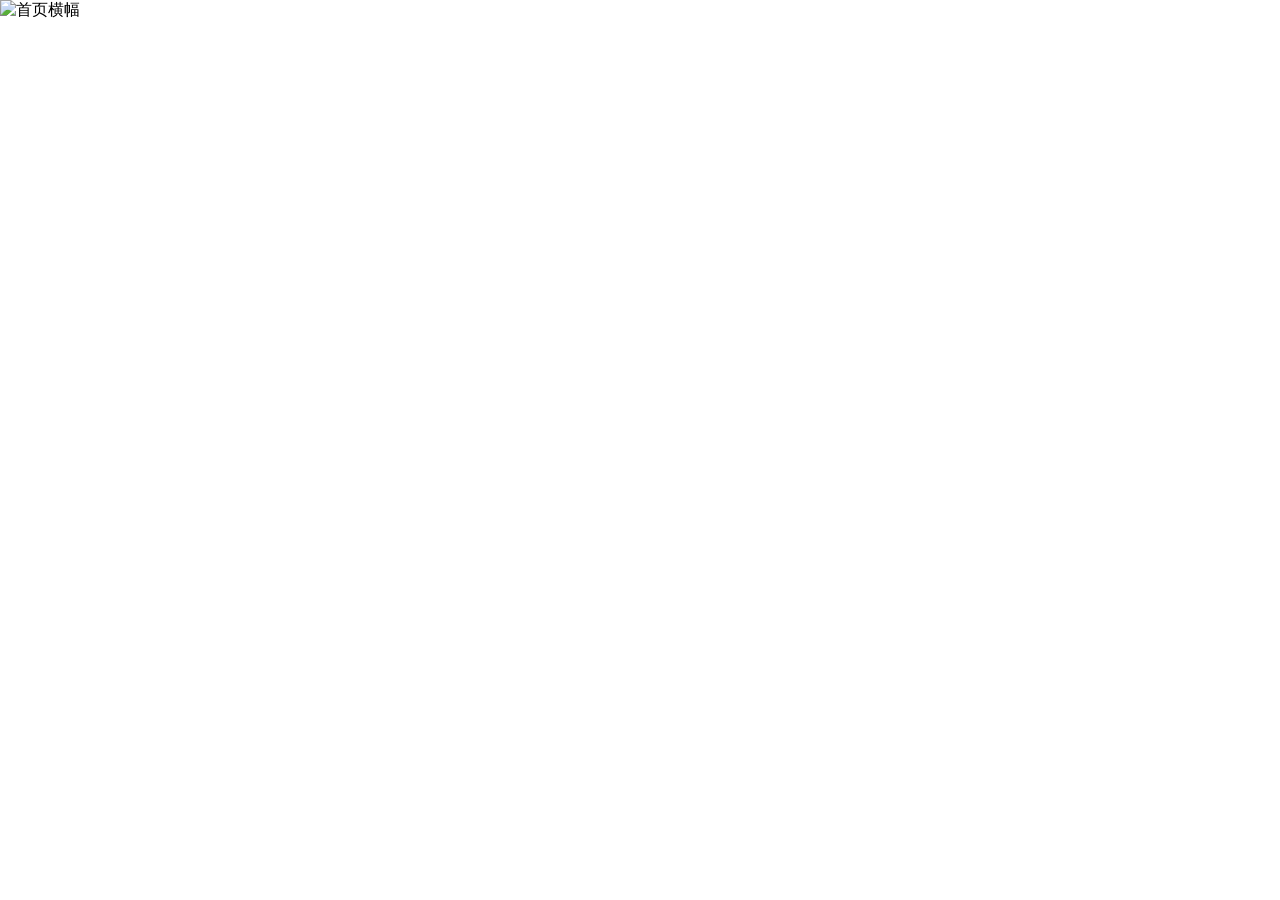
==== index.html @ 4709c0fa "Update index.html" ====
<!DOCTYPE html>
<html lang="zh-CN">
<head>
<meta charset="UTF-8">
<meta name="viewport" content="width=device-width, initial-scale=1.0">
<title>少年航空科普</title>
<link rel="stylesheet" href="assets/css/style.css">
</head>
<body>
<nav class="navbar" id="navbar-wrap"></nav>
<section class="banner">
  <img id="home-banner-image" src="" alt="首页横幅">
</section>
<div id="home-modules-wrap"></div>

<script src="assets/js/main.js"></script>
<script>
document.addEventListener('DOMContentLoaded', ()=>{
  loadJson("data/home.json", function(err, data){
    if(err){
      document.body.innerHTML += `<div style="color:red;padding:20px">${err.message}</div>`;
      return;
    }
    document.querySelector("#home-banner-image").src = data.banner.bg_image;
    const wrap = document.querySelector("#home-modules-wrap");
    let html = "";
    data.modules.forEach(item=>{
      html += `
      <div class="home-entry-item" onclick="location.href='${item.link}'">
        <div class="home-entry-title">${item.title}</div>
        <div class="home-entry-desc">${item.summary}</div>
      </div>`;
    })
    wrap.innerHTML = html;
  })
})
</script>
</body>
</html>
---- assets/css/style.css ----
*{
  margin:0;
  padding:0;
  box-sizing:border-box;
}
.banner{
  width:100%;
}
.banner img{
  width:100%;
  height:auto;
  display:block;
}
.back-home{
  display:inline-block;
  margin:20px 30px;
  padding:8px 16px;
  background:#4080dd;
  color:#fff;
  border-radius:8px;
  text-decoration:none;
}
.category-wrap{
  display:flex;
  gap:16px;
  padding:0 30px 20px;
  flex-wrap:wrap;
}
.category-item{
  padding:12px 20px;
  background:#f0f6ff;
  border-radius:12px;
  display:flex;
  align-items:center;
  gap:10px;
}
.category-item img{
  width:36px;
  height:36px;
}
.card-list{
  display:grid;
  grid-template-columns:repeat(auto-fill,minmax(280px,1fr));
  gap:24px;
  padding:0 30px 40px;
}
.item-card{
  border-radius:16px;
  overflow:hidden;
  box-shadow:0 3px 10px #00000015;
  cursor:pointer;
}
.item-card img{
  width:100%;
  aspect-ratio:16/9;
  object-fit:cover;
}
/* 卡片不再输出文字标题，info区域清空，图片自带文字 */
.item-info{
  padding:0;
}
.home-entry-wrap{
  display:grid;
  grid-template-columns:repeat(auto-fill,minmax(260px,1fr));
  gap:24px;
  padding:30px;
}
.home-entry-item{
  background:#fff;
  border-radius:16px;
  box-shadow:0 3px 10px #00000012;
  padding:24px;
  cursor:pointer;
}
.home-entry-title{
  font-size:1.4rem;
  font-weight:bold;
  margin-bottom:8px;
}
.home-entry-desc{
  color:#555;
}
.player-wrap{
  max-width:1000px;
  margin:0 auto;
  padding:20px;
}
video{
  width:100%;
  border-radius:12px;
}
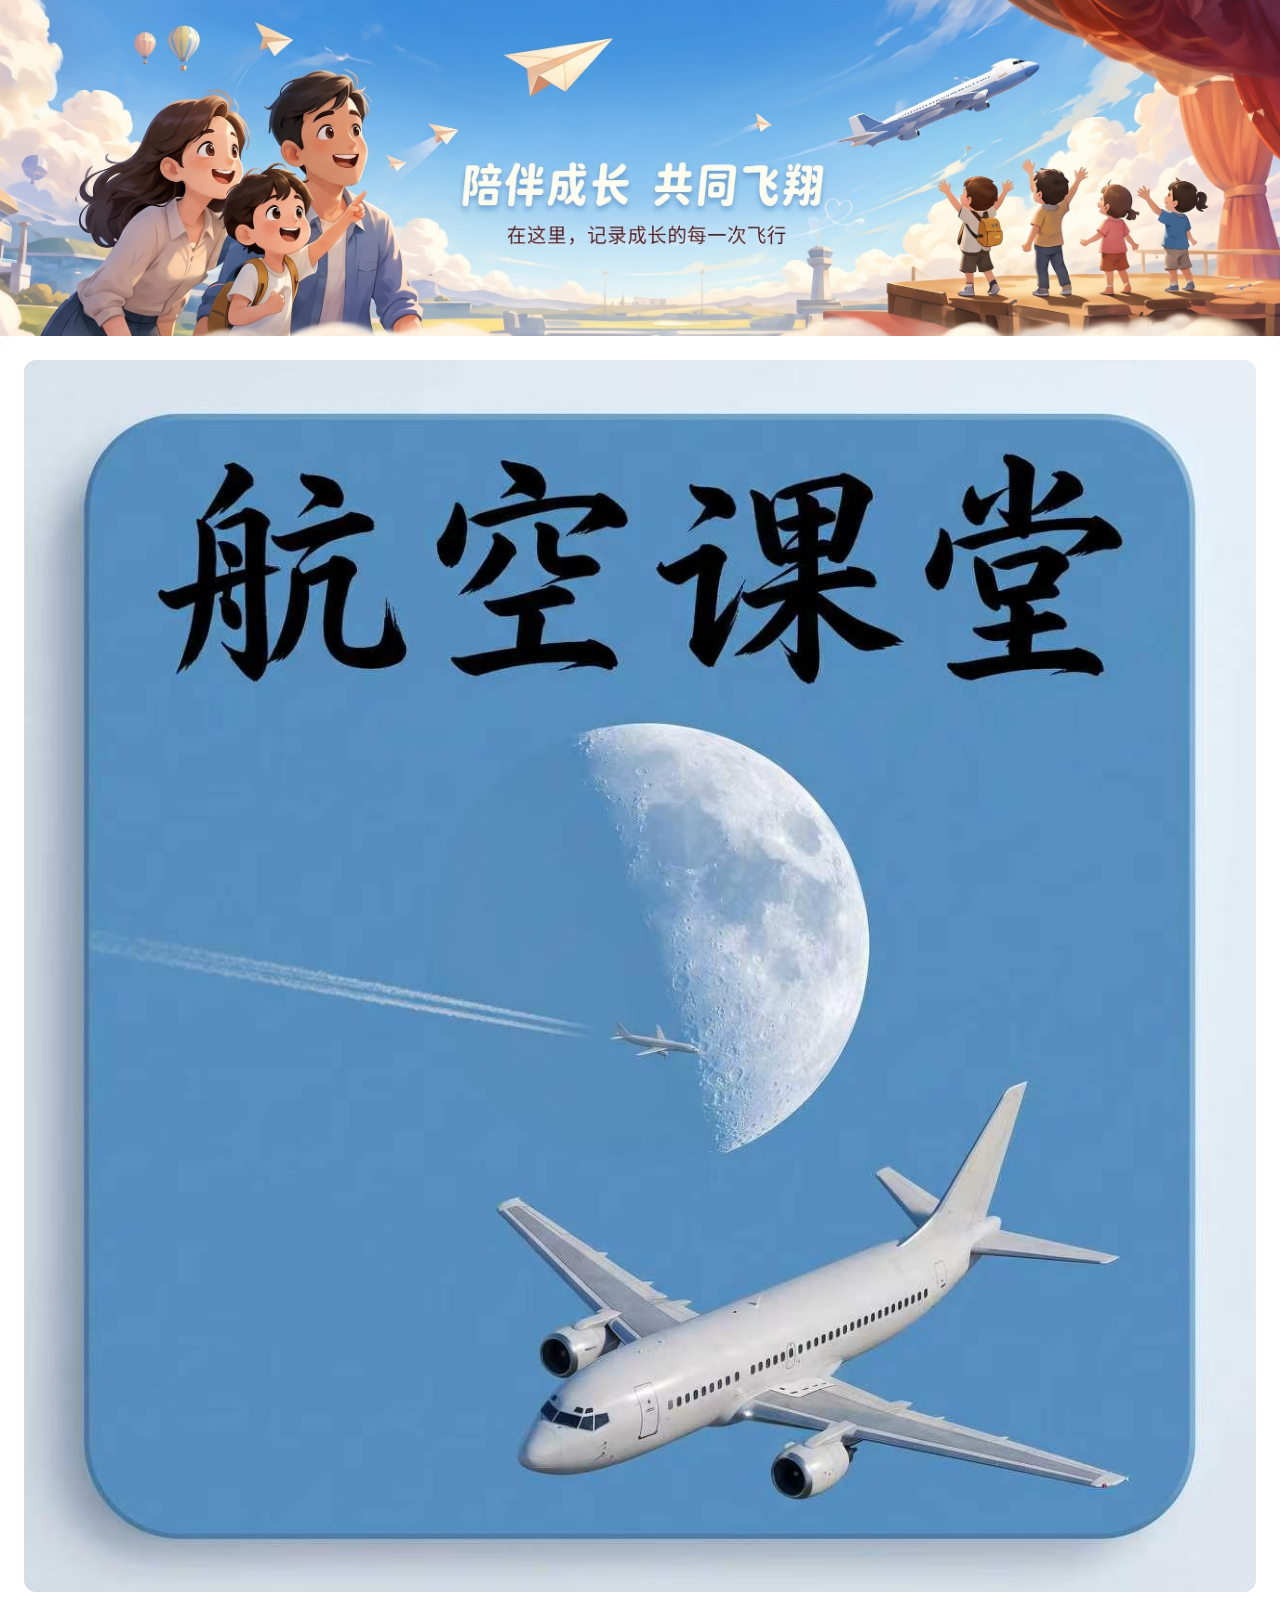
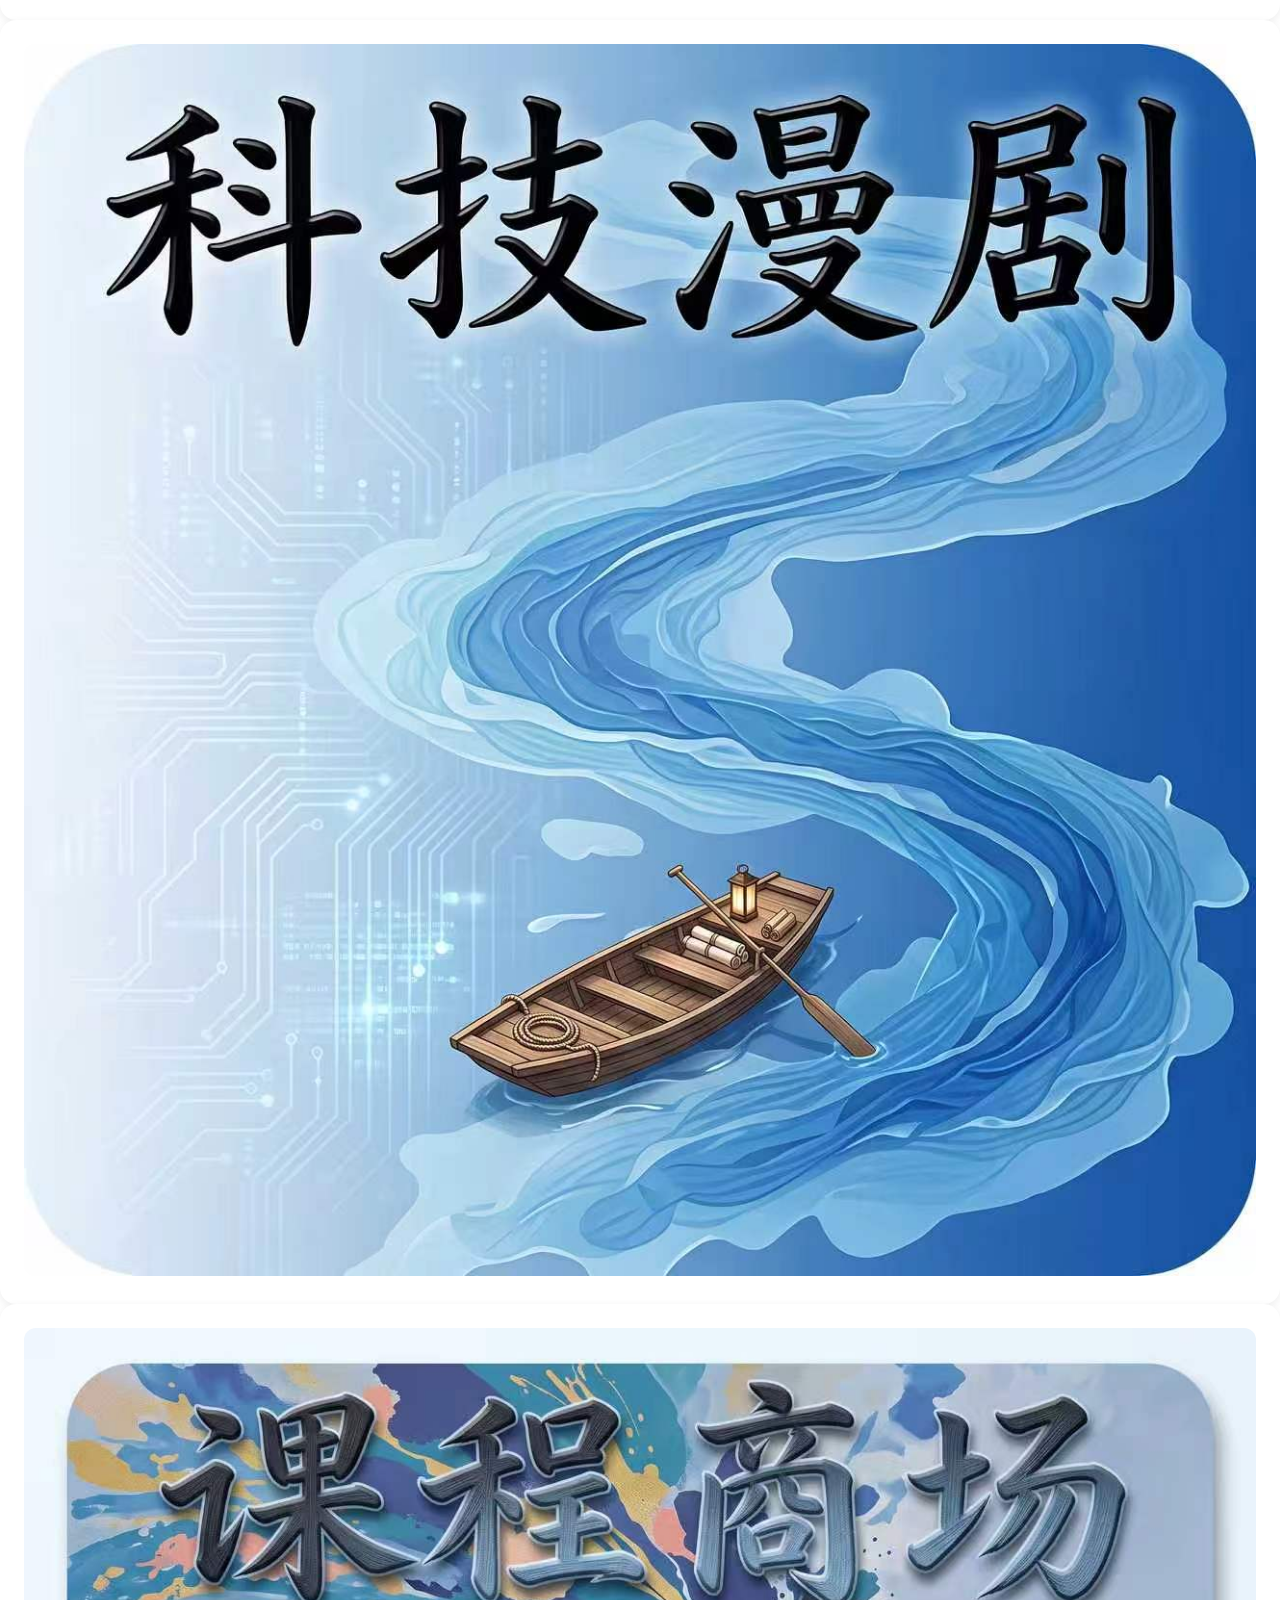
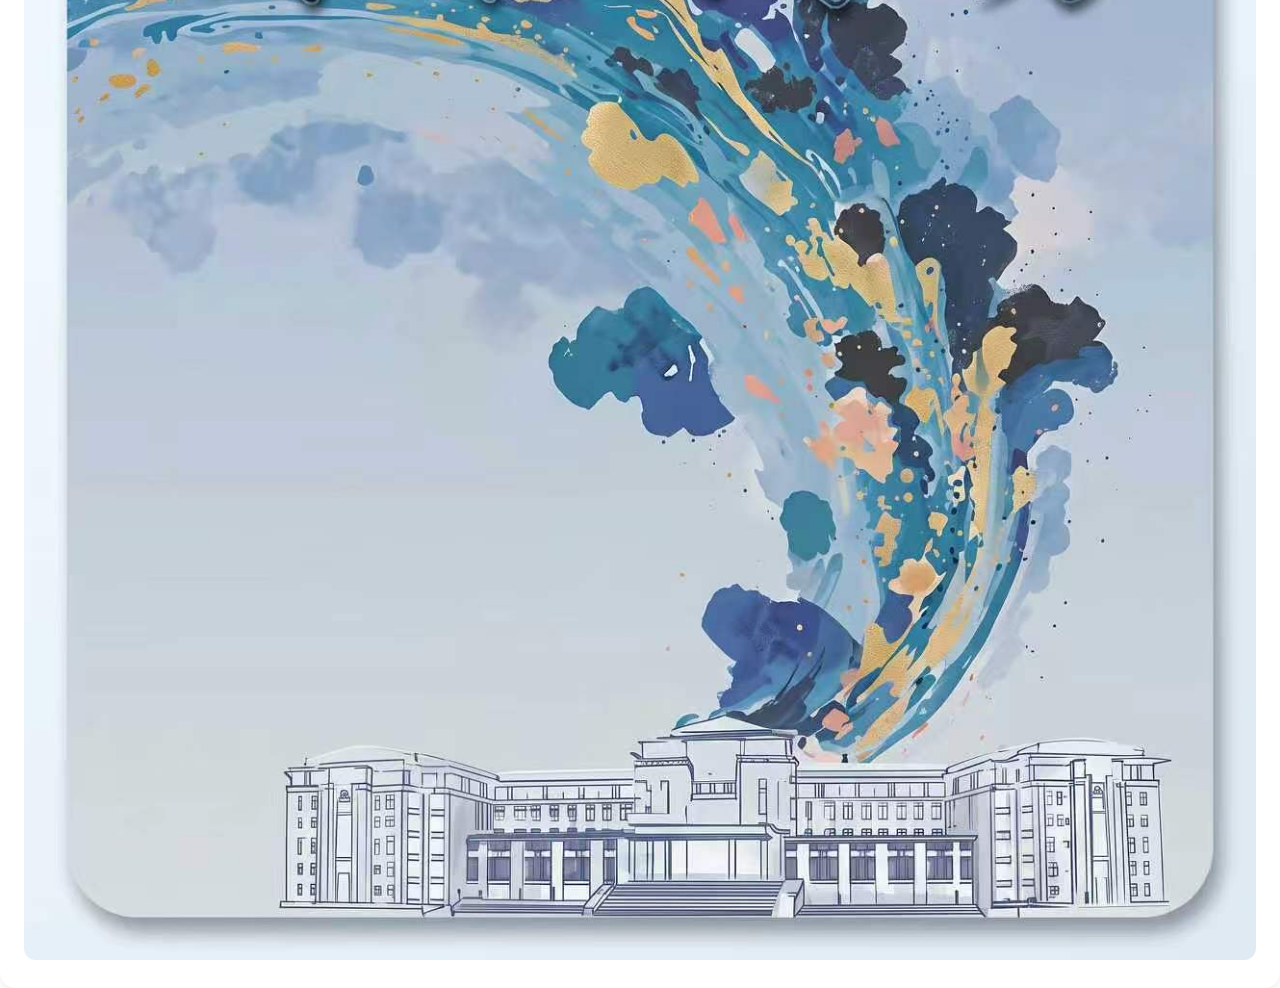
==== commit 501c7a87: "Update index.html" ====
--- a/index.html
+++ b/index.html
@@ -27,8 +27,7 @@
     data.modules.forEach(item=>{
       html += `
       <div class="home-entry-item" onclick="location.href='${item.link}'">
-        <div class="home-entry-title">${item.title}</div>
-        <div class="home-entry-desc">${item.summary}</div>
+        <img src="${item.cover}" style="width:100%;border-radius:12px;" alt="">
       </div>`;
     })
     wrap.innerHTML = html;
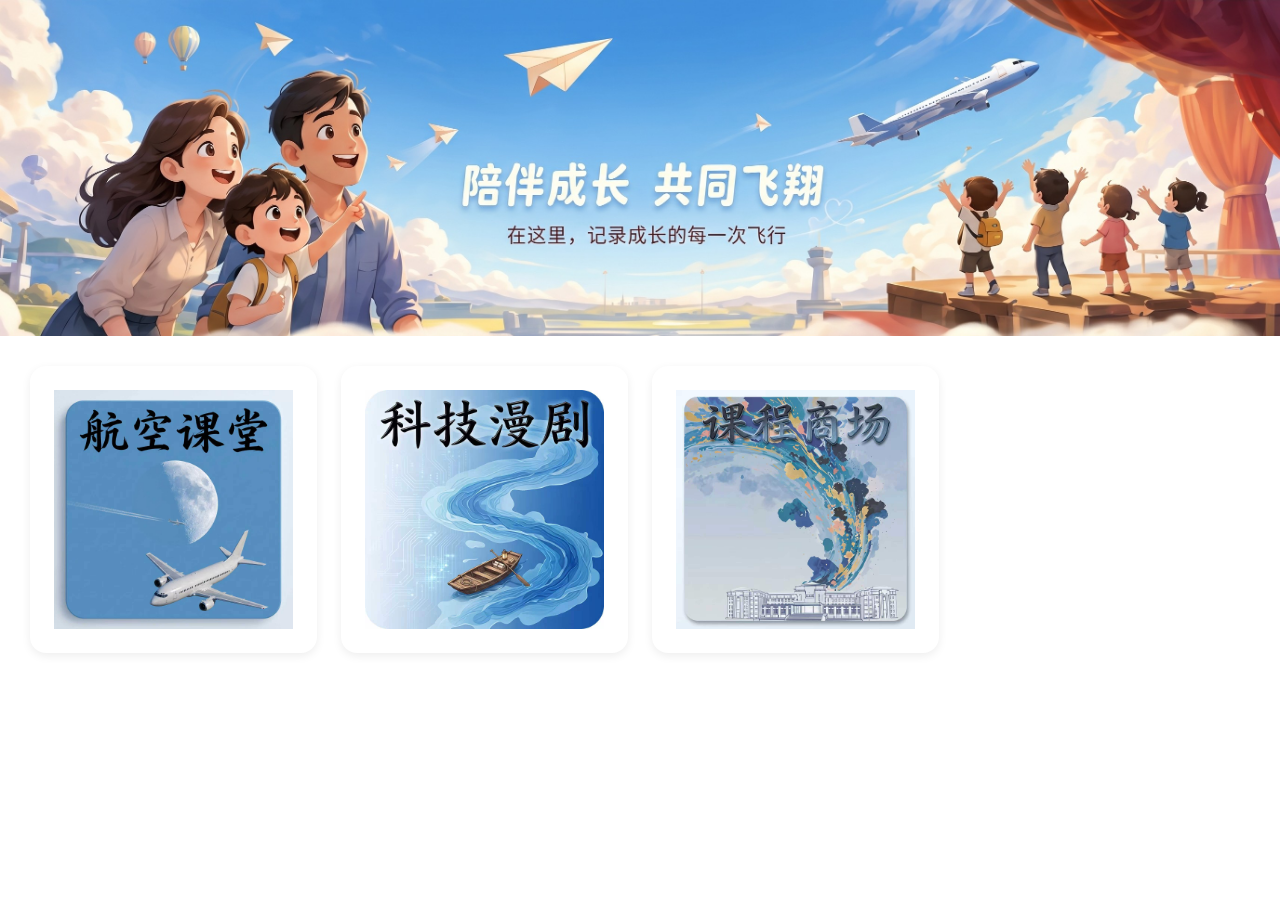
==== commit a771f97c: "Update index.html" ====
--- a/index.html
+++ b/index.html
@@ -11,7 +11,8 @@
 <section class="banner">
   <img id="home-banner-image" src="" alt="首页横幅">
 </section>
-<div id="home-modules-wrap"></div>
+<!-- 外层容器class改为home-entry-wrap -->
+<div class="home-entry-wrap" id="home-modules-wrap"></div>
 
 <script src="assets/js/main.js"></script>
 <script>
@@ -27,7 +28,7 @@
     data.modules.forEach(item=>{
       html += `
       <div class="home-entry-item" onclick="location.href='${item.link}'">
-        <img src="${item.cover}" style="width:100%;border-radius:12px;" alt="">
+        <img src="${item.cover}" alt="">
       </div>`;
     })
     wrap.innerHTML = html;
--- a/assets/css/style.css
+++ b/assets/css/style.css
@@ -89,3 +89,8 @@
   width:100%;
   border-radius:12px;
 }
+.home-entry-item img{
+  width:100%;
+  display:block;
+}
+
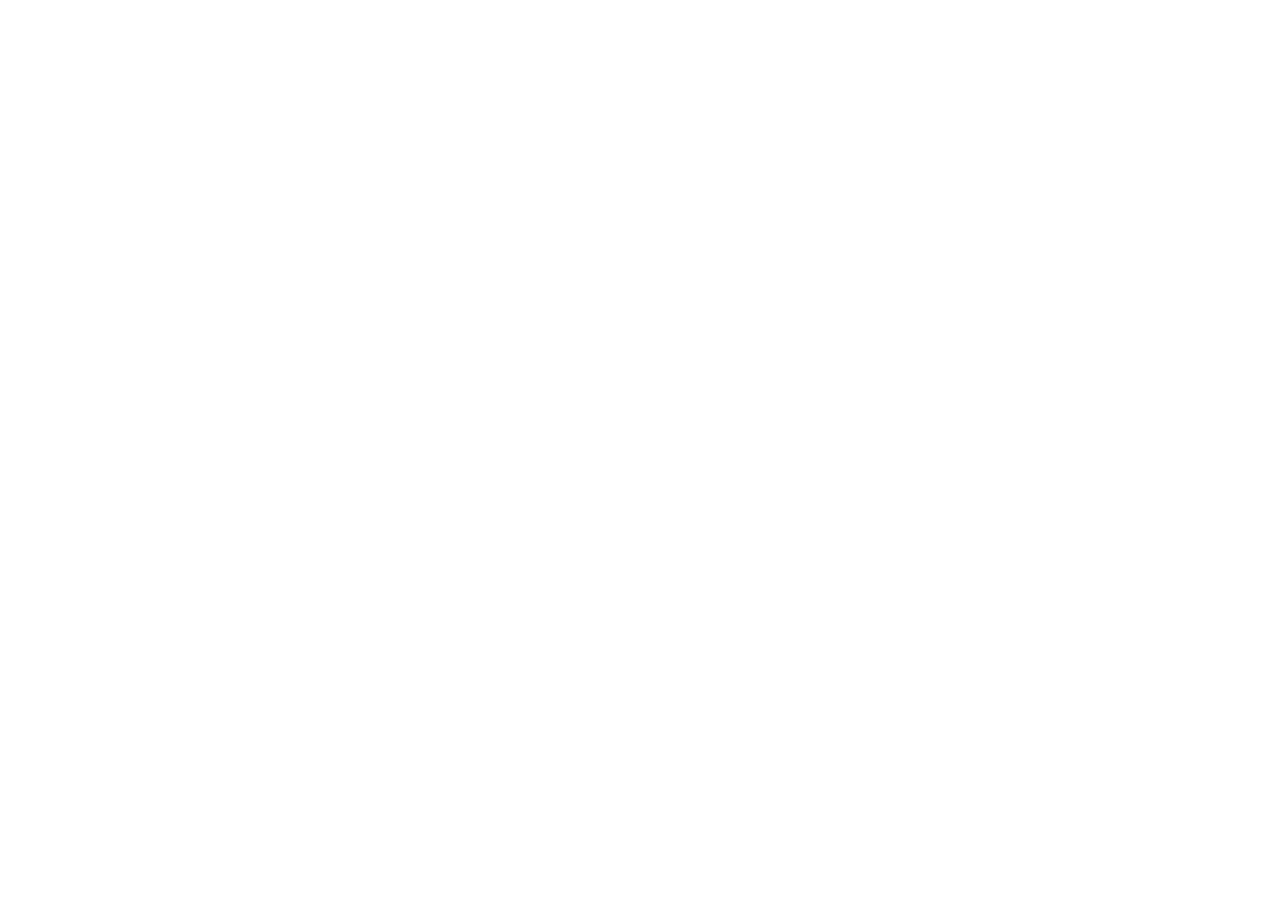
==== commit 4626c823: "Update index.html" ====
--- a/index.html
+++ b/index.html
@@ -5,34 +5,42 @@
 <meta name="viewport" content="width=device-width, initial-scale=1.0">
 <title>少年航空科普</title>
 <link rel="stylesheet" href="assets/css/style.css">
+<script src="assets/js/main.js"></script>
 </head>
 <body>
-<nav class="navbar" id="navbar-wrap"></nav>
-<section class="banner">
-  <img id="home-banner-image" src="" alt="首页横幅">
+<section class="page-banner" id="home-banner">
+    <div class="page-banner-text">
+        <h1 id="h-home-title"></h1>
+        <p id="h-home-desc"></p >
+    </div>
 </section>
-<!-- 外层容器class改为home-entry-wrap -->
-<div class="home-entry-wrap" id="home-modules-wrap"></div>
+<div class="home-entry-wrap" id="entry-container">
+</div>
 
-<script src="assets/js/main.js"></script>
 <script>
 document.addEventListener('DOMContentLoaded', ()=>{
-  loadJson("data/home.json", function(err, data){
-    if(err){
-      document.body.innerHTML += `<div style="color:red;padding:20px">${err.message}</div>`;
-      return;
-    }
-    document.querySelector("#home-banner-image").src = data.banner.bg_image;
-    const wrap = document.querySelector("#home-modules-wrap");
-    let html = "";
-    data.modules.forEach(item=>{
-      html += `
-      <div class="home-entry-item" onclick="location.href='${item.link}'">
-        <img src="${item.cover}" alt="">
-      </div>`;
+    loadData("data/home.json", function(err, data){
+        if(err){
+            document.body.innerHTML += `<div style="color:red;padding:16px">首页数据加载失败：${err.message}</div>`;
+            return;
+        }
+        // 设置横幅背景与文字
+        document.getElementById("home-banner").style.backgroundImage = `url(${data.banner_bg})`;
+        document.getElementById("h-home-title").innerText = data.main_title;
+        document.getElementById("h-home-desc").innerText = data.sub_title;
+
+        // 渲染三个入口卡片
+        const wrap = document.getElementById("entry-container");
+        let html = "";
+        data.entry_list.forEach(item=>{
+            html += `
+<div class="home-entry-item" onclick="window.location.href='${item.link}'">
+    <div class="home-entry-title">${item.title}</div>
+    < img class="home-entry-bg" src="${item.img}" alt="${item.alt}">
+</div>`;
+        });
+        wrap.innerHTML = html;
     })
-    wrap.innerHTML = html;
-  })
 })
 </script>
 </body>
--- a/assets/css/style.css
+++ b/assets/css/style.css
@@ -55,31 +55,35 @@
   aspect-ratio:16/9;
   object-fit:cover;
 }
-/* 卡片不再输出文字标题，info区域清空，图片自带文字 */
 .item-info{
   padding:0;
 }
+
+/* ==========首页纯图片卡片布局（新增，不改动其他代码）========== */
 .home-entry-wrap{
-  display:grid;
-  grid-template-columns:repeat(auto-fill,minmax(260px,1fr));
-  gap:24px;
-  padding:30px;
+  display: grid;
+  grid-template-columns: 1fr 1fr 1fr;
+  gap: 24px;
+  padding: 30px;
 }
 .home-entry-item{
-  background:#fff;
   border-radius:16px;
-  box-shadow:0 3px 10px #00000012;
-  padding:24px;
+  overflow:hidden;
   cursor:pointer;
+  box-shadow:0 3px 10px rgba(0,0,0,0.12);
 }
-.home-entry-title{
-  font-size:1.4rem;
-  font-weight:bold;
-  margin-bottom:8px;
+.home-entry-item img{
+  width:100%;
+  height:auto;
+  display:block;
 }
-.home-entry-desc{
-  color:#555;
+/* 手机端自动变成一列 */
+@media (max-width:768px){
+  .home-entry-wrap{
+    grid-template-columns:1fr;
+  }
 }
+
 .player-wrap{
   max-width:1000px;
   margin:0 auto;
@@ -89,8 +93,3 @@
   width:100%;
   border-radius:12px;
 }
-.home-entry-item img{
-  width:100%;
-  display:block;
-}
-
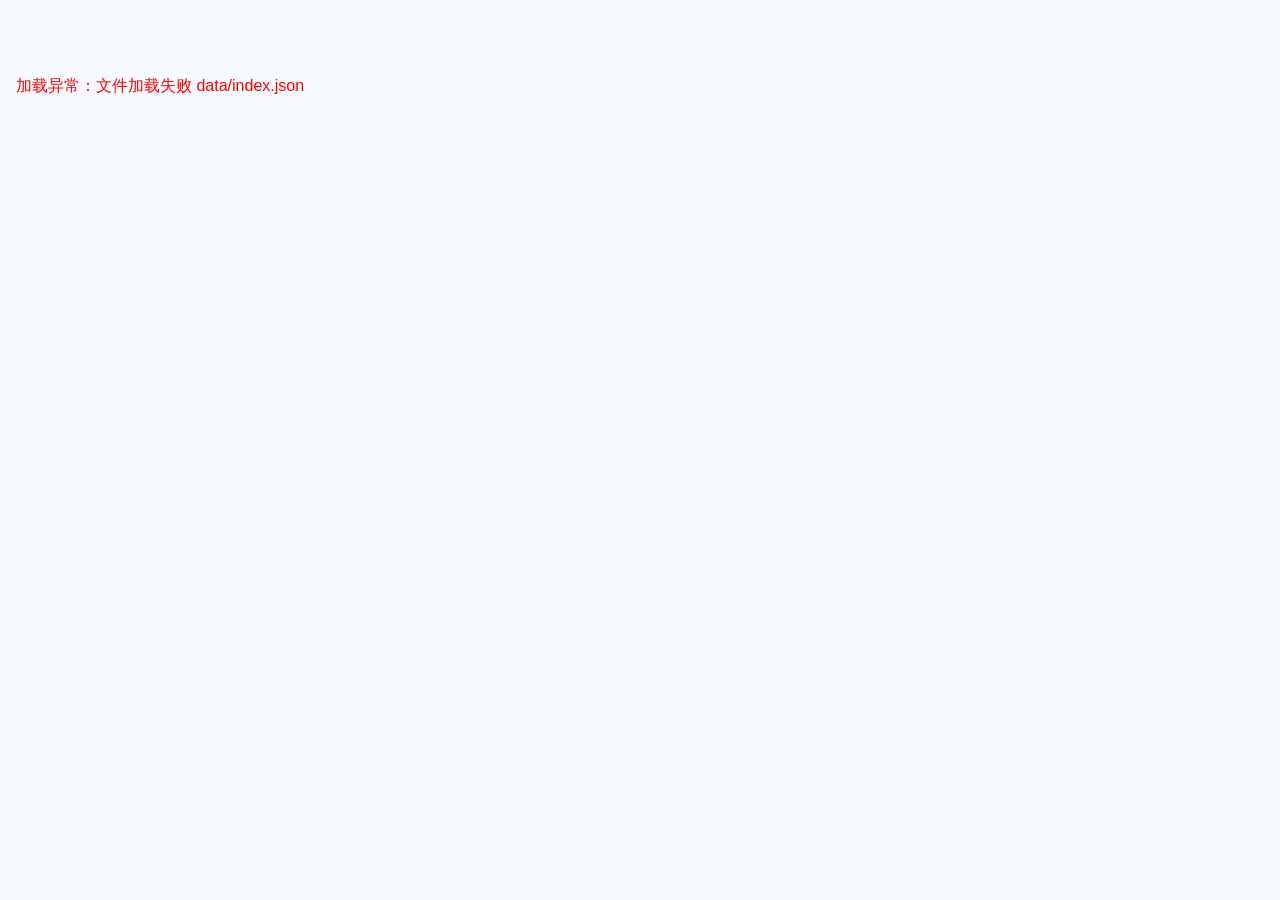
==== commit a88688f6: "Update index.html" ====
--- a/index.html
+++ b/index.html
@@ -3,43 +3,31 @@
 <head>
 <meta charset="UTF-8">
 <meta name="viewport" content="width=device-width, initial-scale=1.0">
-<title>少年航空科普</title>
+<title>汇聚长空</title>
 <link rel="stylesheet" href="assets/css/style.css">
 <script src="assets/js/main.js"></script>
 </head>
 <body>
-<section class="page-banner" id="home-banner">
-    <div class="page-banner-text">
-        <h1 id="h-home-title"></h1>
-        <p id="h-home-desc"></p >
-    </div>
+<section class="home-entry-wrap" id="home-wrap">
+<!-- 首页卡片由json动态渲染 -->
 </section>
-<div class="home-entry-wrap" id="entry-container">
-</div>
 
 <script>
 document.addEventListener('DOMContentLoaded', ()=>{
-    loadData("data/home.json", function(err, data){
+    loadData("data/index.json", function(err, pageData){
         if(err){
-            document.body.innerHTML += `<div style="color:red;padding:16px">首页数据加载失败：${err.message}</div>`;
+            document.body.innerHTML += `<div style="color:red;padding:16px">加载异常：${err.message}</div>`;
             return;
         }
-        // 设置横幅背景与文字
-        document.getElementById("home-banner").style.backgroundImage = `url(${data.banner_bg})`;
-        document.getElementById("h-home-title").innerText = data.main_title;
-        document.getElementById("h-home-desc").innerText = data.sub_title;
-
-        // 渲染三个入口卡片
-        const wrap = document.getElementById("entry-container");
         let html = "";
-        data.entry_list.forEach(item=>{
+        pageData.home_list.forEach(item=>{
             html += `
-<div class="home-entry-item" onclick="window.location.href='${item.link}'">
-    <div class="home-entry-title">${item.title}</div>
-    < img class="home-entry-bg" src="${item.img}" alt="${item.alt}">
-</div>`;
-        });
-        wrap.innerHTML = html;
+            <div class="home-entry-item" onclick="location.href='${item.link}'">
+                <div class="home-entry-title">${item.title}</div>
+                <img class="home-entry-bg" src="${item.bg_img}" alt="${item.title}">
+            </div>`;
+        })
+        document.querySelector("#home-wrap").innerHTML = html;
     })
 })
 </script>
--- a/assets/css/style.css
+++ b/assets/css/style.css
@@ -1,95 +1,148 @@
 *{
-  margin:0;
-  padding:0;
-  box-sizing:border-box;
+    margin:0;
+    padding:0;
+    box-sizing:border-box;
+    font-family:"Microsoft Yahei",sans-serif;
 }
-.banner{
-  width:100%;
+body{
+    background-color:#f7fbff;
+    color:#223355;
 }
-.banner img{
-  width:100%;
-  height:auto;
-  display:block;
+a{
+    text-decoration:none;
 }
-.back-home{
-  display:inline-block;
-  margin:20px 30px;
-  padding:8px 16px;
-  background:#4080dd;
-  color:#fff;
-  border-radius:8px;
-  text-decoration:none;
+/* ==========首页入口卡片 ========== */
+.home-entry-wrap {
+    display: grid;
+    grid-template-columns: repeat(3, 1fr);
+    gap: 24px;
+    padding: 30px 20px;
+    max-width: 1200px;
+    margin: 0 auto;
 }
-.category-wrap{
-  display:flex;
-  gap:16px;
-  padding:0 30px 20px;
-  flex-wrap:wrap;
+.home-entry-item {
+    aspect-ratio: 1 / 1;
+    border-radius: 20px;
+    overflow: hidden;
+    position: relative;
+    cursor: pointer;
+    box-shadow: 0 4px 12px rgba(0,0,0,0.12);
+    transition: transform 0.25s ease;
 }
-.category-item{
-  padding:12px 20px;
-  background:#f0f6ff;
-  border-radius:12px;
-  display:flex;
-  align-items:center;
-  gap:10px;
+.home-entry-item:hover {
+    transform: translateY(-6px);
 }
-.category-item img{
-  width:36px;
-  height:36px;
+.home-entry-title {
+    position: absolute;
+    top:12px;
+    left:0;
+    right:0;
+    text-align:center;
+    font-size: 2.4rem;
+    font-weight:bold;
+    color:#223355;
+    text-shadow: 1px 1px 2px #ffffff;
+    z-index: 2;
 }
-.card-list{
-  display:grid;
-  grid-template-columns:repeat(auto-fill,minmax(280px,1fr));
-  gap:24px;
-  padding:0 30px 40px;
+.home-entry-bg {
+    width:100%;
+    height:100%;
+    object-fit: cover;
 }
-.item-card{
-  border-radius:16px;
-  overflow:hidden;
-  box-shadow:0 3px 10px #00000015;
-  cursor:pointer;
+@media (max-width:992px) {
+    .home-entry-wrap {
+        grid-template-columns: repeat(2,1fr);
+        gap:18px;
+    }
 }
-.item-card img{
-  width:100%;
-  aspect-ratio:16/9;
-  object-fit:cover;
+@media (max-width:576px) {
+    .home-entry-wrap {
+        grid-template-columns: 1fr;
+    }
 }
-.item-info{
-  padding:0;
+/* ========== 子页面通用banner ========== */
+.page-banner {
+    width:100%;
+    height:280px;
+    background-size: cover;
+    background-position: center;
+    position: relative;
 }
-
-/* ==========首页纯图片卡片布局（新增，不改动其他代码）========== */
-.home-entry-wrap{
-  display: grid;
-  grid-template-columns: 1fr 1fr 1fr;
-  gap: 24px;
-  padding: 30px;
+.page-banner-text {
+    position:absolute;
+    bottom:30px;
+    left:40px;
+    color:#fff;
 }
-.home-entry-item{
-  border-radius:16px;
-  overflow:hidden;
-  cursor:pointer;
-  box-shadow:0 3px 10px rgba(0,0,0,0.12);
+.page-banner-text h1 {
+    font-size:3rem;
+    margin:0;
+    text-shadow: 2px 2px 4px #0004;
 }
-.home-entry-item img{
-  width:100%;
-  height:auto;
-  display:block;
+.page-banner-text p {
+    font-size:1.2rem;
+    margin:8px 0 0;
 }
-/* 手机端自动变成一列 */
-@media (max-width:768px){
-  .home-entry-wrap{
-    grid-template-columns:1fr;
-  }
+.back-btn {
+    display: inline-block;
+    margin:20px 30px;
+    padding:8px 16px;
+    background:#4080dd;
+    color:#fff;
+    border-radius:8px;
+    text-decoration:none;
 }
-
+/* 分类栏 */
+.category-wrap {
+    display:flex;
+    gap:16px;
+    padding:0 30px 20px;
+    flex-wrap:wrap;
+}
+.category-item {
+    padding:12px 20px;
+    background:#f0f6ff;
+    border-radius:12px;
+    display:flex;
+    align-items:center;
+    gap:10px;
+}
+.category-item img {
+    width:36px;
+    height:36px;
+}
+/* 卡片列表 */
+.card-list {
+    display:grid;
+    grid-template-columns:repeat(auto-fill,minmax(280px,1fr));
+    gap:24px;
+    padding:0 30px 40px;
+}
+.item-card {
+    border-radius:16px;
+    overflow:hidden;
+    box-shadow:0 3px 10px #00000015;
+    cursor:pointer;
+}
+.item-card img {
+    width:100%;
+    aspect-ratio:16/9;
+    object-fit:cover;
+}
+.item-info {
+    padding:16px;
+}
+.item-info h3 a {
+    color:#223355;
+    text-decoration:none;
+}
+/* 视频播放页 */
 .player-wrap{
-  max-width:1000px;
-  margin:0 auto;
-  padding:20px;
+    max-width:1000px;
+    margin:0 auto;
+    padding:20px;
 }
 video{
-  width:100%;
-  border-radius:12px;
+    width:100%;
+    border-radius:12px;
 }
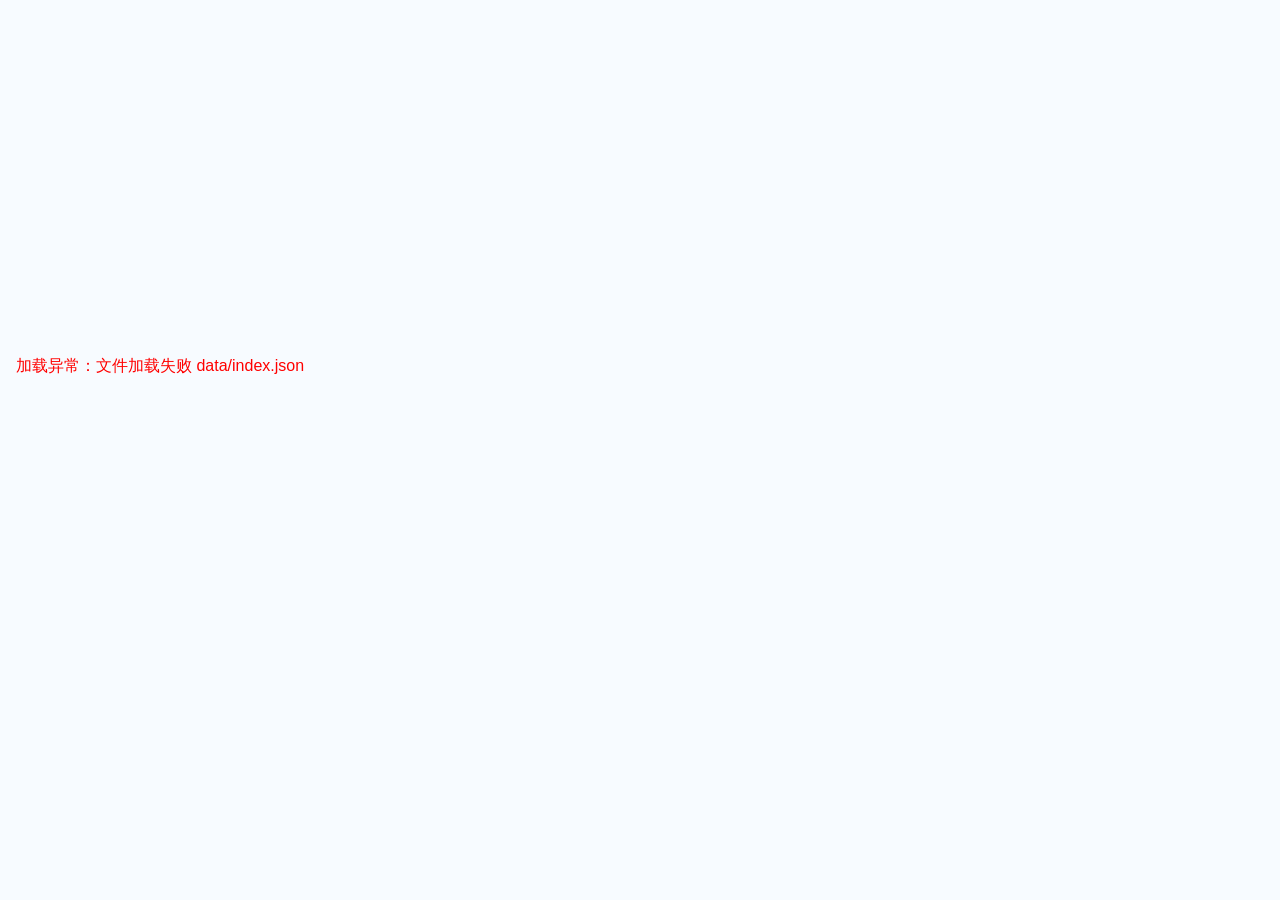
==== commit 253575d5: "Add homepage banner and update rendering logic Added a banner section to the homepage and updated th" ====
--- a/index.html
+++ b/index.html
@@ -8,6 +8,14 @@
 <script src="assets/js/main.js"></script>
 </head>
 <body>
+<!-- 首页横幅banner -->
+<section class="page-banner" id="home-banner">
+    <div class="banner-text">
+        <h1 id="home-title"></h1>
+        <p id="home-sub"></p>
+    </div>
+</section>
+
 <section class="home-entry-wrap" id="home-wrap">
 <!-- 首页卡片由json动态渲染 -->
 </section>
@@ -19,6 +27,12 @@
             document.body.innerHTML += `<div style="color:red;padding:16px">加载异常：${err.message}</div>`;
             return;
         }
+        // 渲染首页banner
+        document.getElementById("home-banner").style.backgroundImage = `url(${pageData.banner_bg})`;
+        document.getElementById("home-title").innerText = pageData.slogan_main;
+        document.getElementById("home-sub").innerText = pageData.slogan_sub;
+
+        // 渲染入口卡片
         let html = "";
         pageData.home_list.forEach(item=>{
             html += `
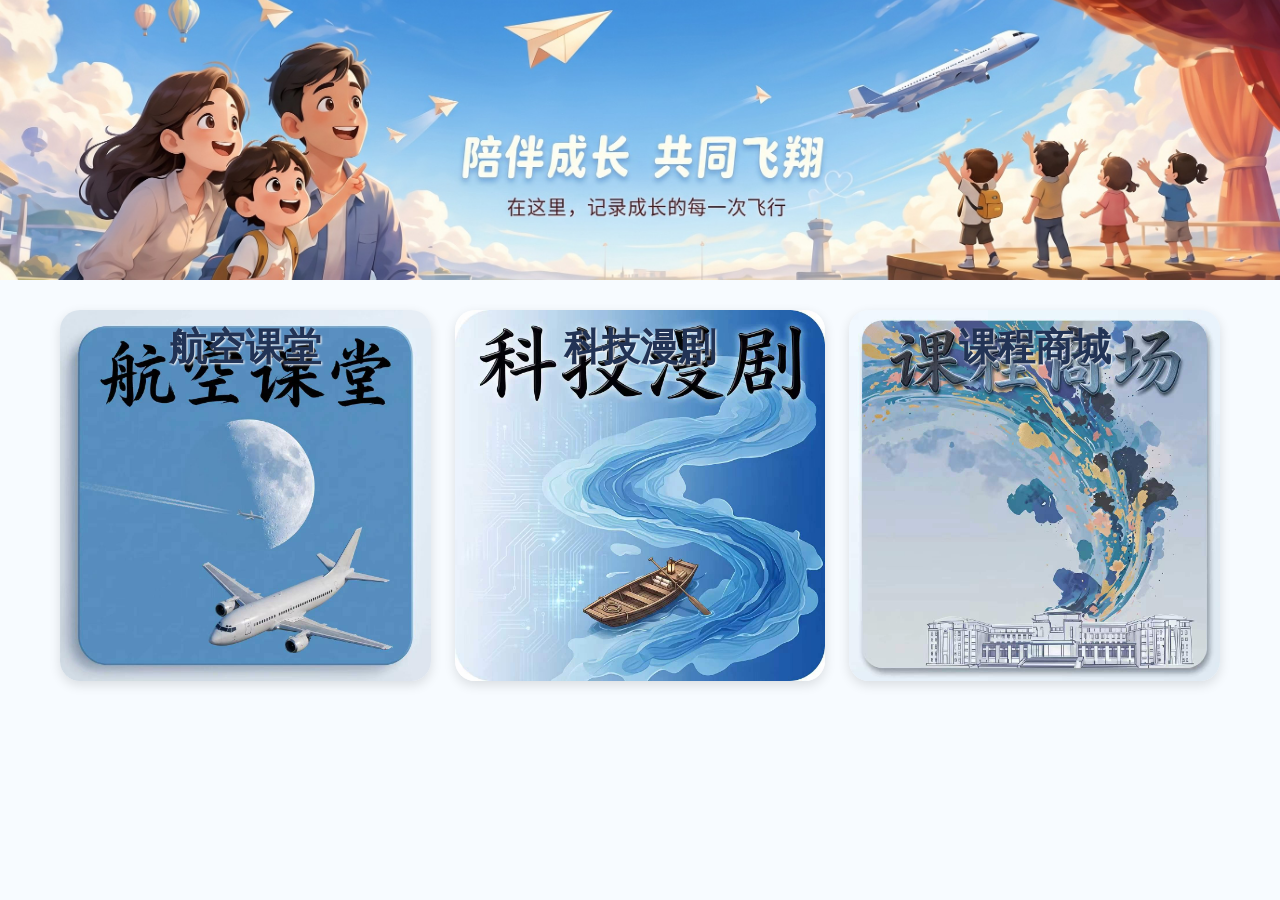
==== commit 3d309962: "Update index.html" ====
--- a/index.html
+++ b/index.html
@@ -22,17 +22,18 @@
 
 <script>
 document.addEventListener('DOMContentLoaded', ()=>{
-    loadData("data/index.json", function(err, pageData){
+    // 读取 data/home.json
+    loadData("data/home.json", function(err, pageData){
         if(err){
             document.body.innerHTML += `<div style="color:red;padding:16px">加载异常：${err.message}</div>`;
             return;
         }
-        // 渲染首页banner
+        // 渲染首页banner横幅
         document.getElementById("home-banner").style.backgroundImage = `url(${pageData.banner_bg})`;
         document.getElementById("home-title").innerText = pageData.slogan_main;
         document.getElementById("home-sub").innerText = pageData.slogan_sub;
 
-        // 渲染入口卡片
+        // 渲染首页入口卡片
         let html = "";
         pageData.home_list.forEach(item=>{
             html += `
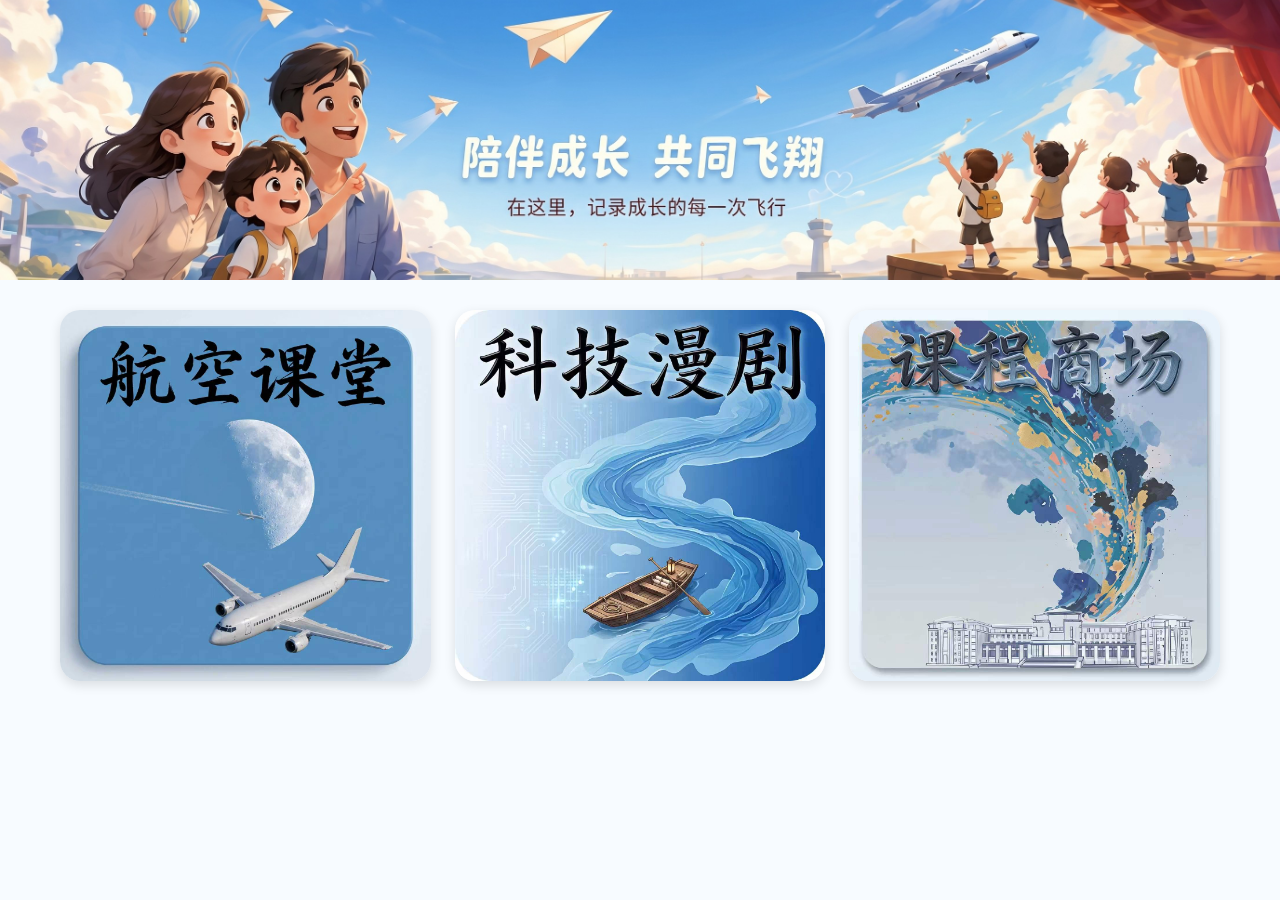
==== commit 15daea89: "Update index.html" ====
--- a/index.html
+++ b/index.html
@@ -3,7 +3,7 @@
 <head>
 <meta charset="UTF-8">
 <meta name="viewport" content="width=device-width, initial-scale=1.0">
-<title>汇聚长空</title>
+<title>剧绘长空</title>
 <link rel="stylesheet" href="assets/css/style.css">
 <script src="assets/js/main.js"></script>
 </head>
